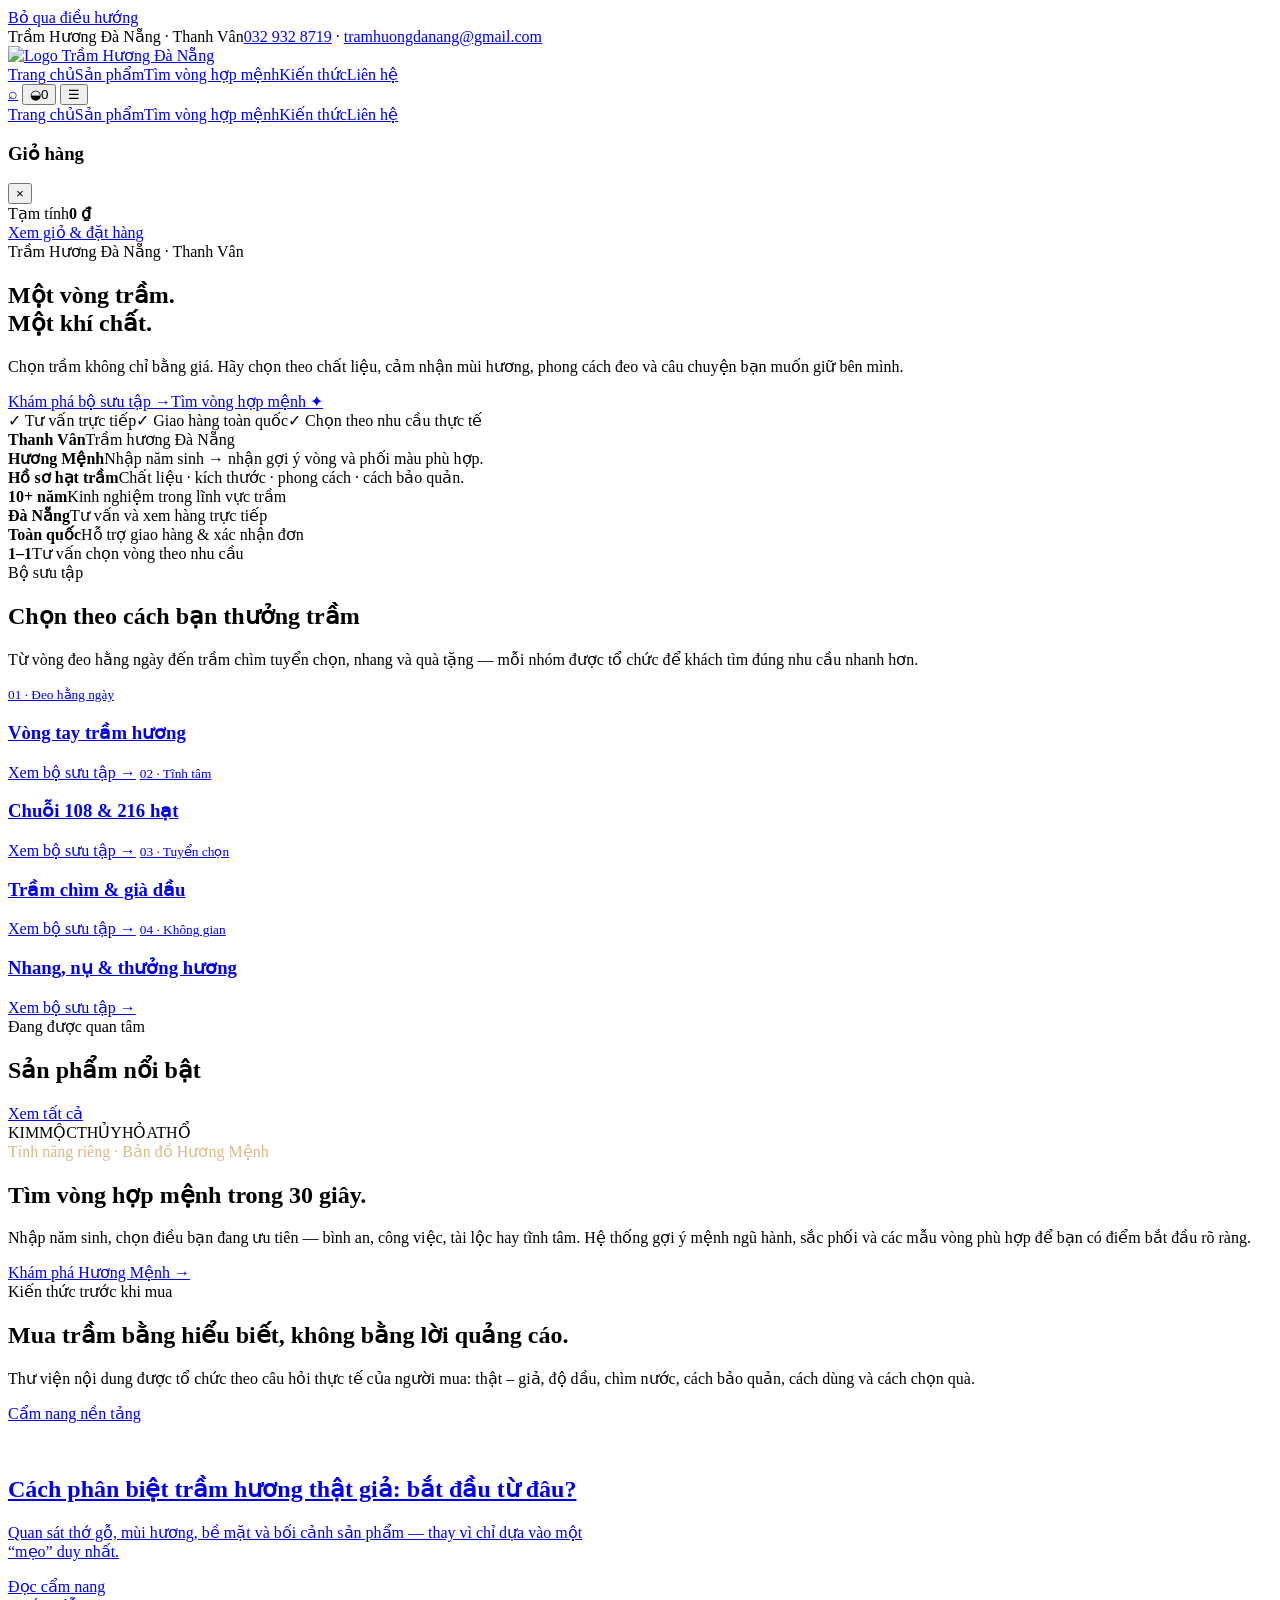
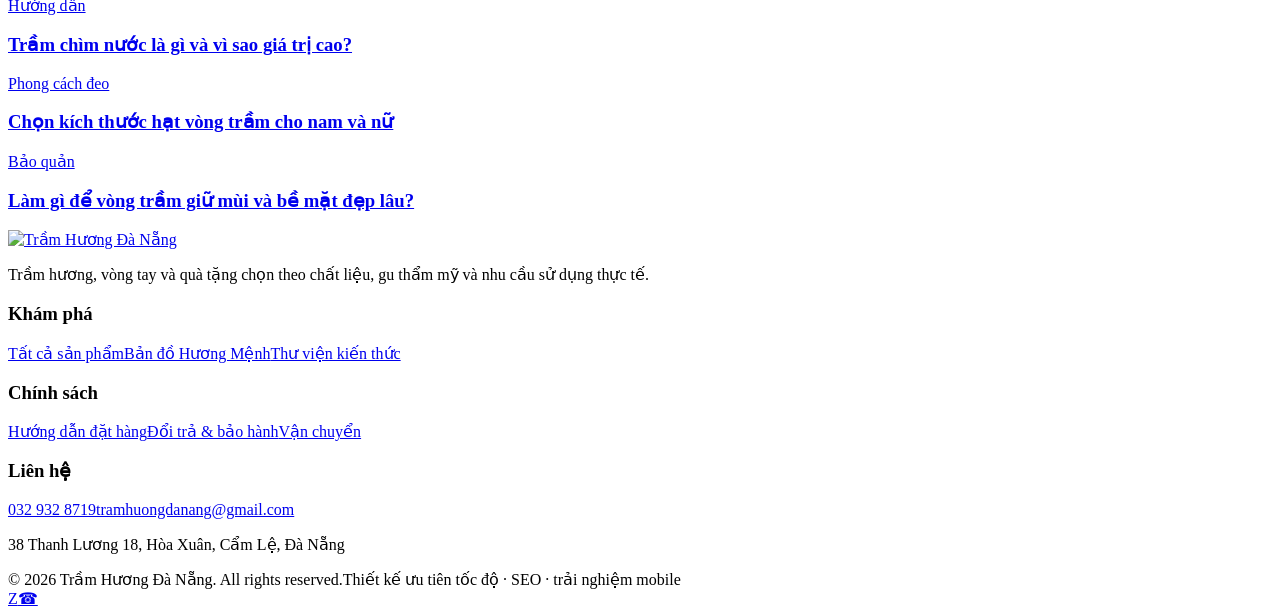
==== index.html @ a9204c73 "feat: build premium SEO homepage" ====
<!doctype html>
<html lang="vi">
<head>
<meta charset="utf-8"><meta name="viewport" content="width=device-width,initial-scale=1">
<title>Trầm Hương Đà Nẵng | Vòng Trầm, Trầm Chìm & Quà Tặng Thanh Vân</title>
<meta name="description" content="Trầm Hương Đà Nẵng Thanh Vân: vòng trầm, chuỗi 108–216 hạt, trầm chìm, nhang trầm và quà tặng. Có công cụ tìm vòng hợp mệnh theo năm sinh.">
<meta name="theme-color" content="#21170f">
<link rel="canonical" href="https://tramhuongdanang.vn/">
<meta property="og:type" content="website"><meta property="og:locale" content="vi_VN"><meta property="og:site_name" content="Trầm Hương Đà Nẵng">
<meta property="og:title" content="Trầm Hương Đà Nẵng | Vòng Trầm, Trầm Chìm & Quà Tặng Thanh Vân"><meta property="og:description" content="Trầm Hương Đà Nẵng Thanh Vân: vòng trầm, chuỗi 108–216 hạt, trầm chìm, nhang trầm và quà tặng. Có công cụ tìm vòng hợp mệnh theo năm sinh.">
<meta property="og:image" content="https://tramhuongdanang.vn/assets/img/logo.jpg">
<link rel="icon" href="assets/img/logo.jpg">
<link rel="stylesheet" href="assets/css/styles.css">

<script type="application/ld+json">
{"@context":"https://schema.org","@type":"LocalBusiness","name":"Trầm Hương Đà Nẵng - Thanh Vân","url":"https://tramhuongdanang.vn/","telephone":"+84329328719","email":"tramhuongdanang@gmail.com","address":{"@type":"PostalAddress","streetAddress":"38 Thanh Lương 18","addressLocality":"Cẩm Lệ","addressRegion":"Đà Nẵng","addressCountry":"VN"}}
</script>

</head>
<body>
<a class="skip-link" href="#main">Bỏ qua điều hướng</a>
<div class="topbar"><div class="container"><span>Trầm Hương Đà Nẵng · Thanh Vân</span><span class="topbar-secondary"><a href="tel:0329328719">032 932 8719</a> · <a href="mailto:tramhuongdanang@gmail.com">tramhuongdanang@gmail.com</a></span></div></div>
<header class="site-header">
  <div class="container nav">
    <a class="brand" href="index.html" aria-label="Trầm Hương Đà Nẵng - Trang chủ"><img src="assets/img/logo.jpg" alt="Logo Trầm Hương Đà Nẵng" width="178" height="60"></a>
    <nav class="nav-links" aria-label="Điều hướng chính"><a class="active " href="index.html">Trang chủ</a><a class=" " href="san-pham.html">Sản phẩm</a><a class=" fate-link" href="tim-vong-hop-menh.html">Tìm vòng hợp mệnh</a><a class=" " href="kien-thuc.html">Kiến thức</a><a class=" " href="lien-he.html">Liên hệ</a></nav>
    <div class="nav-actions">
      <a class="icon-btn hide-mobile" href="san-pham.html" aria-label="Tìm sản phẩm">⌕</a>
      <button class="icon-btn" data-open-cart type="button" aria-label="Mở giỏ hàng">◒<span class="cart-count">0</span></button>
      <button class="icon-btn menu-btn" type="button" aria-label="Mở menu">☰</button>
    </div>
  </div>
  <nav class="mobile-panel" aria-label="Điều hướng di động"><a href="index.html">Trang chủ</a><a href="san-pham.html">Sản phẩm</a><a href="tim-vong-hop-menh.html">Tìm vòng hợp mệnh</a><a href="kien-thuc.html">Kiến thức</a><a href="lien-he.html">Liên hệ</a></nav>
</header>
<div class="cart-backdrop"></div>
<aside class="mini-cart" aria-label="Giỏ hàng nhanh">
  <div class="mini-cart-head"><h3>Giỏ hàng</h3><button class="icon-btn" data-close-cart type="button" aria-label="Đóng giỏ hàng">×</button></div>
  <div class="mini-cart-items" data-mini-cart-items></div>
  <div class="summary-row total"><span>Tạm tính</span><strong data-mini-cart-total>0 ₫</strong></div>
  <a class="btn btn-primary" style="width:100%;margin-top:14px" href="gio-hang.html">Xem giỏ & đặt hàng</a>
</aside>
<main id="main">
<section class="hero">
 <div class="container hero-grid">
  <div class="hero-copy">
   <span class="eyebrow">Trầm Hương Đà Nẵng · Thanh Vân</span>
   <h1>Một vòng trầm.<br>Một khí chất.</h1>
   <p>Chọn trầm không chỉ bằng giá. Hãy chọn theo chất liệu, cảm nhận mùi hương, phong cách đeo và câu chuyện bạn muốn giữ bên mình.</p>
   <div class="hero-actions"><a class="btn btn-primary" href="san-pham.html">Khám phá bộ sưu tập →</a><a class="btn btn-ghost" href="tim-vong-hop-menh.html">Tìm vòng hợp mệnh ✦</a></div>
   <div class="hero-notes"><span>✓ Tư vấn trực tiếp</span><span>✓ Giao hàng toàn quốc</span><span>✓ Chọn theo nhu cầu thực tế</span></div>
  </div>
  <div class="hero-visual" aria-hidden="true">
    <div class="hero-orbit"></div><div class="hero-sigil"><strong>Thanh Vân</strong><span>Trầm hương Đà Nẵng</span></div>
    <div class="floating-card one"><strong>Hương Mệnh</strong><span>Nhập năm sinh → nhận gợi ý vòng và phối màu phù hợp.</span></div>
    <div class="floating-card two"><strong>Hồ sơ hạt trầm</strong><span>Chất liệu · kích thước · phong cách · cách bảo quản.</span></div>
  </div>
 </div>
</section>
<section class="trust-strip"><div class="container trust-grid">
 <div class="trust-item"><strong>10+ năm</strong><span>Kinh nghiệm trong lĩnh vực trầm</span></div>
 <div class="trust-item"><strong>Đà Nẵng</strong><span>Tư vấn và xem hàng trực tiếp</span></div>
 <div class="trust-item"><strong>Toàn quốc</strong><span>Hỗ trợ giao hàng & xác nhận đơn</span></div>
 <div class="trust-item"><strong>1–1</strong><span>Tư vấn chọn vòng theo nhu cầu</span></div>
</div></section>
<section class="section">
 <div class="container">
  <div class="section-head"><div><span class="eyebrow">Bộ sưu tập</span><h2>Chọn theo cách bạn thưởng trầm</h2></div><p>Từ vòng đeo hằng ngày đến trầm chìm tuyển chọn, nhang và quà tặng — mỗi nhóm được tổ chức để khách tìm đúng nhu cầu nhanh hơn.</p></div>
  <div class="category-grid">
   <a class="category-card" href="san-pham.html?cat=vong"><small>01 · Đeo hằng ngày</small><h3>Vòng tay trầm hương</h3><span>Xem bộ sưu tập →</span></a>
   <a class="category-card" href="san-pham.html?cat=chuoi"><small>02 · Tĩnh tâm</small><h3>Chuỗi 108 & 216 hạt</h3><span>Xem bộ sưu tập →</span></a>
   <a class="category-card" href="san-pham.html?cat=vip"><small>03 · Tuyển chọn</small><h3>Trầm chìm & già dầu</h3><span>Xem bộ sưu tập →</span></a>
   <a class="category-card" href="san-pham.html?cat=nhang"><small>04 · Không gian</small><h3>Nhang, nụ & thưởng hương</h3><span>Xem bộ sưu tập →</span></a>
  </div>
 </div>
</section>
<section class="section soft">
 <div class="container">
  <div class="section-head"><div><span class="eyebrow">Đang được quan tâm</span><h2>Sản phẩm nổi bật</h2></div><a class="btn btn-ghost" href="san-pham.html">Xem tất cả</a></div>
  <div class="product-grid" data-featured-products data-limit="8"></div>
 </div>
</section>
<section class="section">
 <div class="container fate-band">
   <div class="element-wheel" aria-hidden="true"><span class="orb kim">KIM</span><span class="orb moc">MỘC</span><span class="orb thuy">THỦY</span><span class="orb hoa">HỎA</span><span class="orb tho">THỔ</span></div>
   <div><span class="eyebrow" style="color:#d9b98a">Tính năng riêng · Bản đồ Hương Mệnh</span><h2>Tìm vòng hợp mệnh trong 30 giây.</h2><p>Nhập năm sinh, chọn điều bạn đang ưu tiên — bình an, công việc, tài lộc hay tĩnh tâm. Hệ thống gợi ý mệnh ngũ hành, sắc phối và các mẫu vòng phù hợp để bạn có điểm bắt đầu rõ ràng.</p><a class="btn btn-light" href="tim-vong-hop-menh.html">Khám phá Hương Mệnh →</a></div>
 </div>
</section>
<section class="section">
 <div class="container">
  <div class="section-head"><div><span class="eyebrow">Kiến thức trước khi mua</span><h2>Mua trầm bằng hiểu biết, không bằng lời quảng cáo.</h2></div><p>Thư viện nội dung được tổ chức theo câu hỏi thực tế của người mua: thật – giả, độ dầu, chìm nước, cách bảo quản, cách dùng và cách chọn quà.</p></div>
  <div class="editorial-grid">
   <a class="editorial-main" href="kien-thuc.html"><span class="eyebrow">Cẩm nang nền tảng</span><h2 style="max-width:700px;margin-top:52px">Cách phân biệt trầm hương thật giả: bắt đầu từ đâu?</h2><p style="max-width:620px">Quan sát thớ gỗ, mùi hương, bề mặt và bối cảnh sản phẩm — thay vì chỉ dựa vào một “mẹo” duy nhất.</p><span class="btn btn-primary">Đọc cẩm nang</span></a>
   <div class="editorial-side">
    <a class="story-card" href="kien-thuc.html"><time>Hướng dẫn</time><h3>Trầm chìm nước là gì và vì sao giá trị cao?</h3></a>
    <a class="story-card" href="kien-thuc.html"><time>Phong cách đeo</time><h3>Chọn kích thước hạt vòng trầm cho nam và nữ</h3></a>
    <a class="story-card" href="kien-thuc.html"><time>Bảo quản</time><h3>Làm gì để vòng trầm giữ mùi và bề mặt đẹp lâu?</h3></a>
   </div>
  </div>
 </div>
</section>
</main>
<footer class="footer">
 <div class="container">
  <div class="footer-grid">
   <div>
    <a class="brand" href="index.html"><img src="assets/img/logo.jpg" alt="Trầm Hương Đà Nẵng" width="178" height="60"></a>
    <p>Trầm hương, vòng tay và quà tặng chọn theo chất liệu, gu thẩm mỹ và nhu cầu sử dụng thực tế.</p>
   </div>
   <div><h3>Khám phá</h3><a href="san-pham.html">Tất cả sản phẩm</a><a href="tim-vong-hop-menh.html">Bản đồ Hương Mệnh</a><a href="kien-thuc.html">Thư viện kiến thức</a></div>
   <div><h3>Chính sách</h3><a href="lien-he.html#dat-hang">Hướng dẫn đặt hàng</a><a href="lien-he.html#doi-tra">Đổi trả & bảo hành</a><a href="lien-he.html#van-chuyen">Vận chuyển</a></div>
   <div><h3>Liên hệ</h3><a href="tel:0329328719">032 932 8719</a><a href="mailto:tramhuongdanang@gmail.com">tramhuongdanang@gmail.com</a><p>38 Thanh Lương 18, Hòa Xuân, Cẩm Lệ, Đà Nẵng</p></div>
  </div>
  <div class="footer-bottom"><span>© 2026 Trầm Hương Đà Nẵng. All rights reserved.</span><span>Thiết kế ưu tiên tốc độ · SEO · trải nghiệm mobile</span></div>
 </div>
</footer>
<div class="floating-contact"><a class="zalo-float" href="https://zalo.me/0329328719" target="_blank" rel="noopener" aria-label="Chat Zalo">Z</a><a class="phone-float" href="tel:0329328719" aria-label="Gọi điện">☎</a></div>
<div class="toast" role="status" aria-live="polite"></div>
<script src="assets/js/products.js"></script><script src="assets/js/app.js"></script>
</body></html>
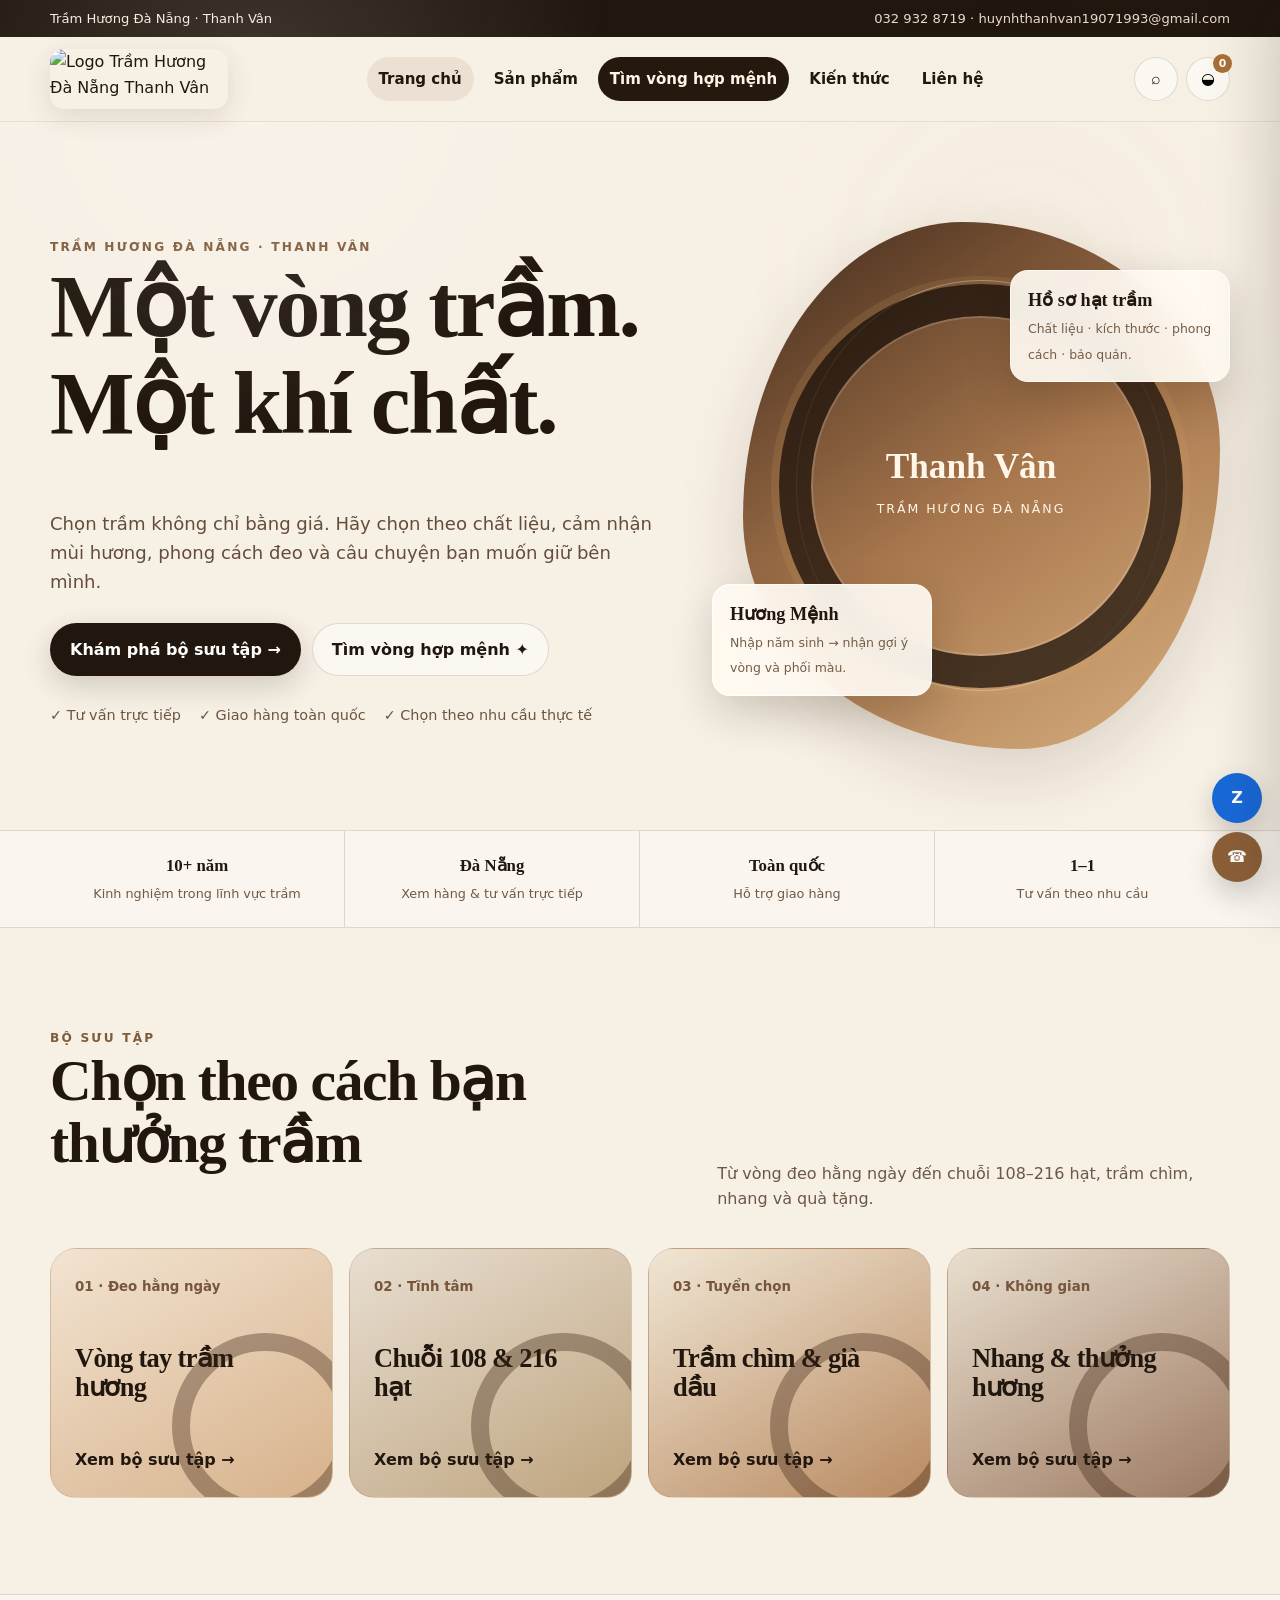
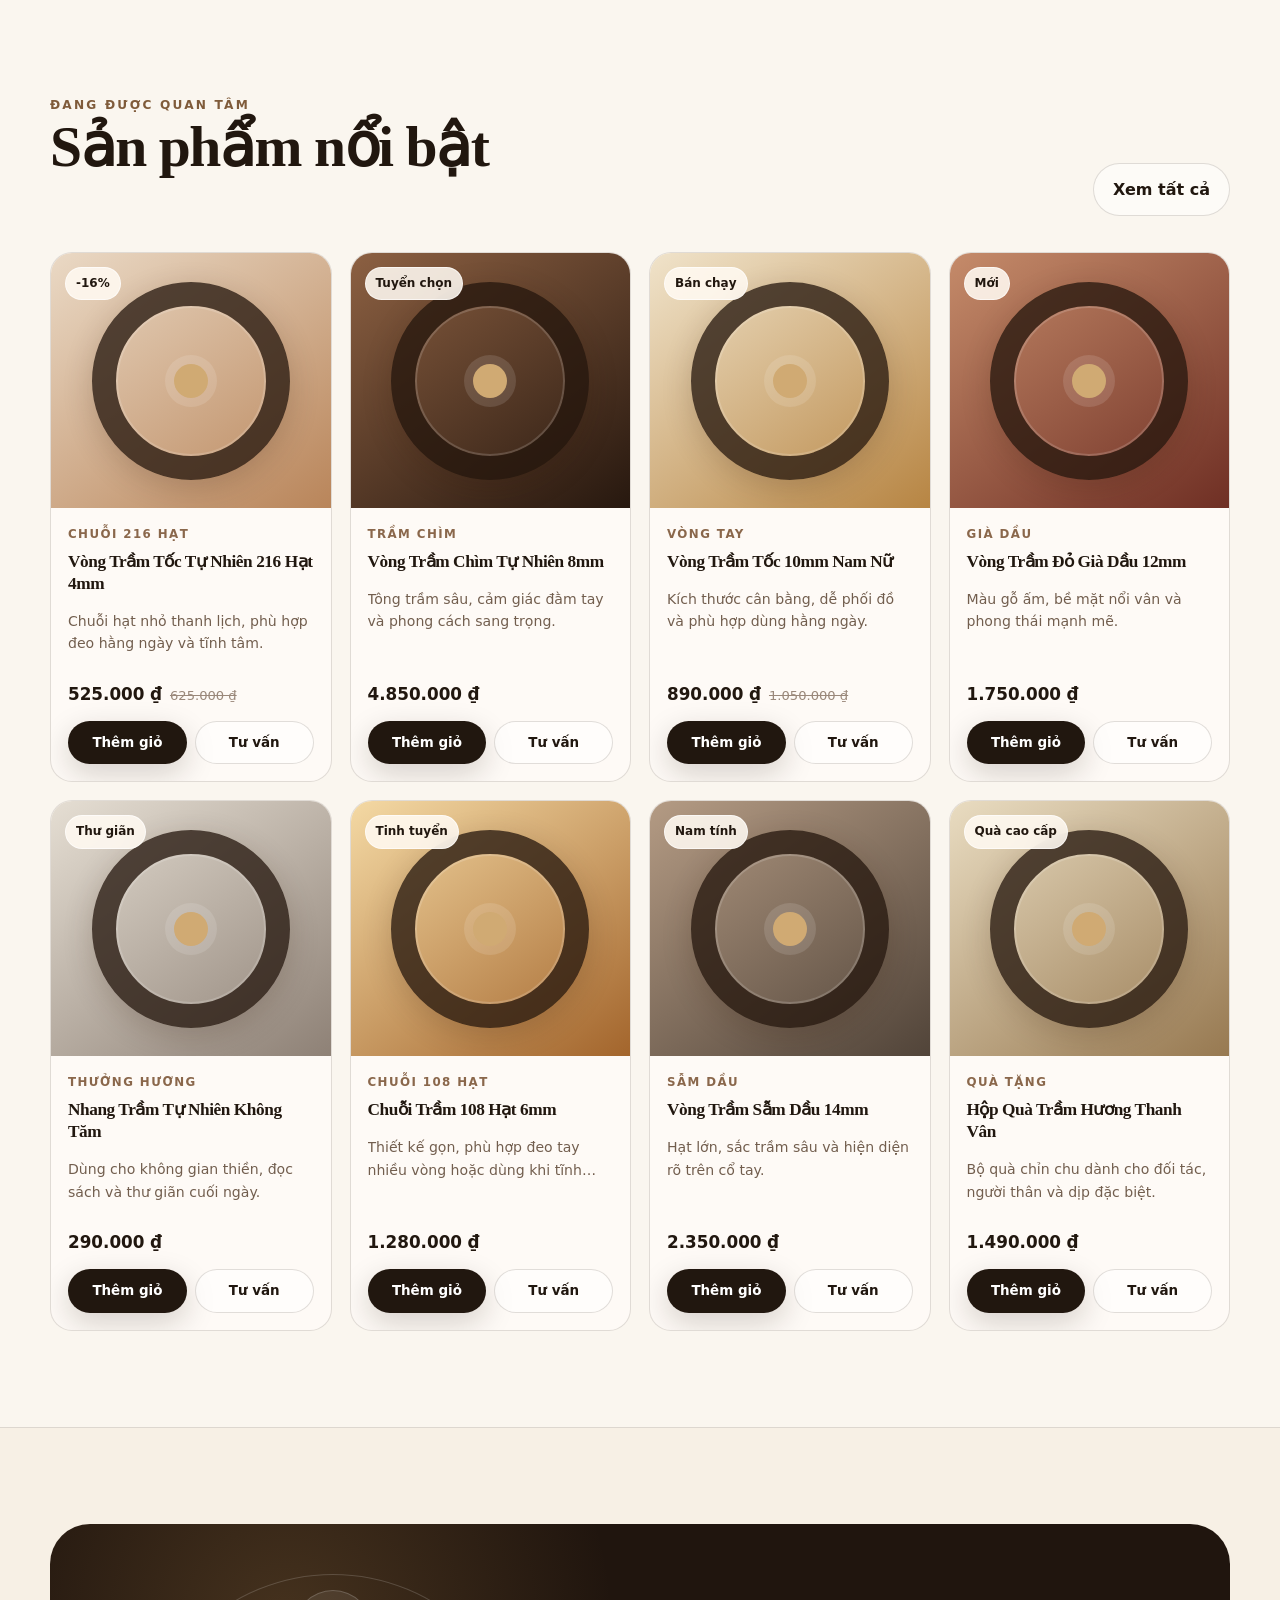
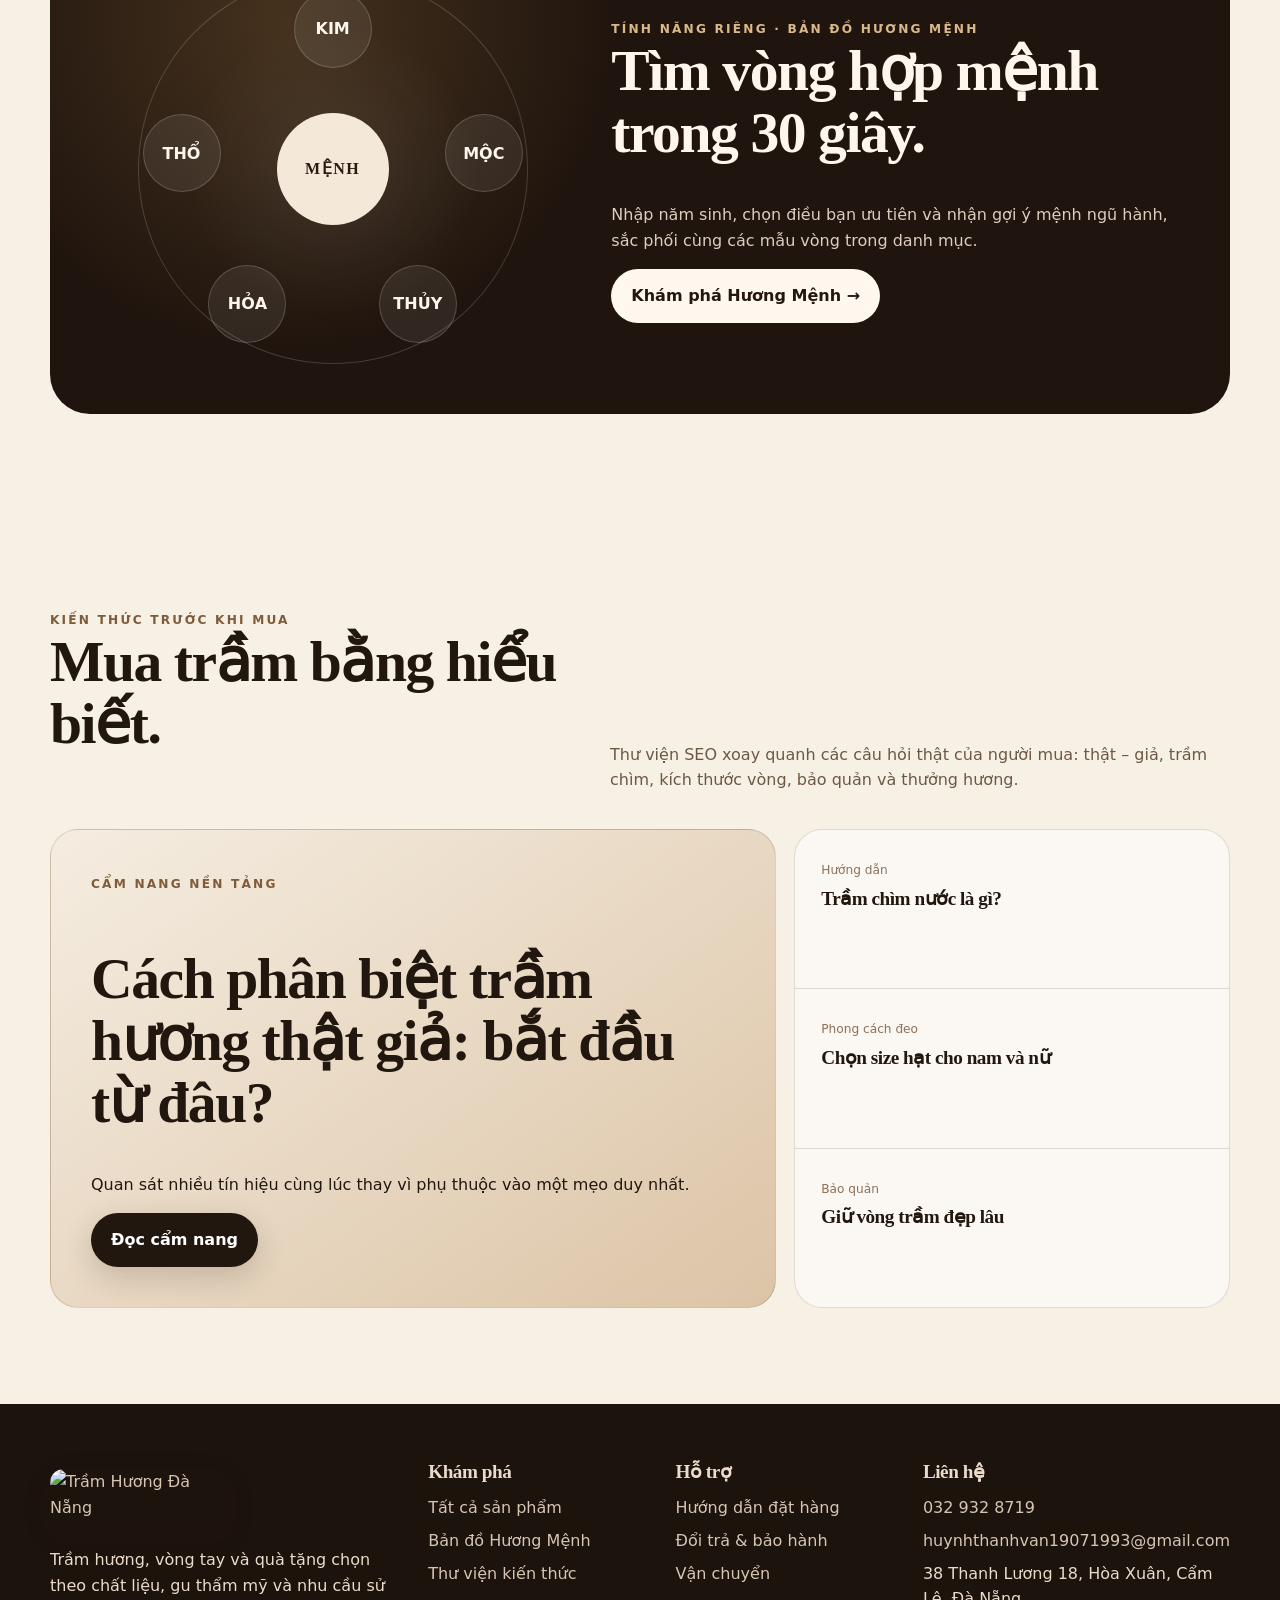
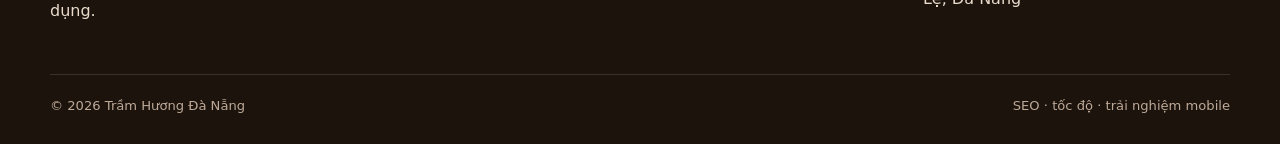
==== commit 4e2d69f7: "fix: align contact data with current Thanh Van site" ====
--- a/index.html
+++ b/index.html
@@ -1,119 +1 @@
-<!doctype html>
-<html lang="vi">
-<head>
-<meta charset="utf-8"><meta name="viewport" content="width=device-width,initial-scale=1">
-<title>Trầm Hương Đà Nẵng | Vòng Trầm, Trầm Chìm & Quà Tặng Thanh Vân</title>
-<meta name="description" content="Trầm Hương Đà Nẵng Thanh Vân: vòng trầm, chuỗi 108–216 hạt, trầm chìm, nhang trầm và quà tặng. Có công cụ tìm vòng hợp mệnh theo năm sinh.">
-<meta name="theme-color" content="#21170f">
-<link rel="canonical" href="https://tramhuongdanang.vn/">
-<meta property="og:type" content="website"><meta property="og:locale" content="vi_VN"><meta property="og:site_name" content="Trầm Hương Đà Nẵng">
-<meta property="og:title" content="Trầm Hương Đà Nẵng | Vòng Trầm, Trầm Chìm & Quà Tặng Thanh Vân"><meta property="og:description" content="Trầm Hương Đà Nẵng Thanh Vân: vòng trầm, chuỗi 108–216 hạt, trầm chìm, nhang trầm và quà tặng. Có công cụ tìm vòng hợp mệnh theo năm sinh.">
-<meta property="og:image" content="https://tramhuongdanang.vn/assets/img/logo.jpg">
-<link rel="icon" href="assets/img/logo.jpg">
-<link rel="stylesheet" href="assets/css/styles.css">
-
-<script type="application/ld+json">
-{"@context":"https://schema.org","@type":"LocalBusiness","name":"Trầm Hương Đà Nẵng - Thanh Vân","url":"https://tramhuongdanang.vn/","telephone":"+84329328719","email":"tramhuongdanang@gmail.com","address":{"@type":"PostalAddress","streetAddress":"38 Thanh Lương 18","addressLocality":"Cẩm Lệ","addressRegion":"Đà Nẵng","addressCountry":"VN"}}
-</script>
-
-</head>
-<body>
-<a class="skip-link" href="#main">Bỏ qua điều hướng</a>
-<div class="topbar"><div class="container"><span>Trầm Hương Đà Nẵng · Thanh Vân</span><span class="topbar-secondary"><a href="tel:0329328719">032 932 8719</a> · <a href="mailto:tramhuongdanang@gmail.com">tramhuongdanang@gmail.com</a></span></div></div>
-<header class="site-header">
-  <div class="container nav">
-    <a class="brand" href="index.html" aria-label="Trầm Hương Đà Nẵng - Trang chủ"><img src="assets/img/logo.jpg" alt="Logo Trầm Hương Đà Nẵng" width="178" height="60"></a>
-    <nav class="nav-links" aria-label="Điều hướng chính"><a class="active " href="index.html">Trang chủ</a><a class=" " href="san-pham.html">Sản phẩm</a><a class=" fate-link" href="tim-vong-hop-menh.html">Tìm vòng hợp mệnh</a><a class=" " href="kien-thuc.html">Kiến thức</a><a class=" " href="lien-he.html">Liên hệ</a></nav>
-    <div class="nav-actions">
-      <a class="icon-btn hide-mobile" href="san-pham.html" aria-label="Tìm sản phẩm">⌕</a>
-      <button class="icon-btn" data-open-cart type="button" aria-label="Mở giỏ hàng">◒<span class="cart-count">0</span></button>
-      <button class="icon-btn menu-btn" type="button" aria-label="Mở menu">☰</button>
-    </div>
-  </div>
-  <nav class="mobile-panel" aria-label="Điều hướng di động"><a href="index.html">Trang chủ</a><a href="san-pham.html">Sản phẩm</a><a href="tim-vong-hop-menh.html">Tìm vòng hợp mệnh</a><a href="kien-thuc.html">Kiến thức</a><a href="lien-he.html">Liên hệ</a></nav>
-</header>
-<div class="cart-backdrop"></div>
-<aside class="mini-cart" aria-label="Giỏ hàng nhanh">
-  <div class="mini-cart-head"><h3>Giỏ hàng</h3><button class="icon-btn" data-close-cart type="button" aria-label="Đóng giỏ hàng">×</button></div>
-  <div class="mini-cart-items" data-mini-cart-items></div>
-  <div class="summary-row total"><span>Tạm tính</span><strong data-mini-cart-total>0 ₫</strong></div>
-  <a class="btn btn-primary" style="width:100%;margin-top:14px" href="gio-hang.html">Xem giỏ & đặt hàng</a>
-</aside>
-<main id="main">
-<section class="hero">
- <div class="container hero-grid">
-  <div class="hero-copy">
-   <span class="eyebrow">Trầm Hương Đà Nẵng · Thanh Vân</span>
-   <h1>Một vòng trầm.<br>Một khí chất.</h1>
-   <p>Chọn trầm không chỉ bằng giá. Hãy chọn theo chất liệu, cảm nhận mùi hương, phong cách đeo và câu chuyện bạn muốn giữ bên mình.</p>
-   <div class="hero-actions"><a class="btn btn-primary" href="san-pham.html">Khám phá bộ sưu tập →</a><a class="btn btn-ghost" href="tim-vong-hop-menh.html">Tìm vòng hợp mệnh ✦</a></div>
-   <div class="hero-notes"><span>✓ Tư vấn trực tiếp</span><span>✓ Giao hàng toàn quốc</span><span>✓ Chọn theo nhu cầu thực tế</span></div>
-  </div>
-  <div class="hero-visual" aria-hidden="true">
-    <div class="hero-orbit"></div><div class="hero-sigil"><strong>Thanh Vân</strong><span>Trầm hương Đà Nẵng</span></div>
-    <div class="floating-card one"><strong>Hương Mệnh</strong><span>Nhập năm sinh → nhận gợi ý vòng và phối màu phù hợp.</span></div>
-    <div class="floating-card two"><strong>Hồ sơ hạt trầm</strong><span>Chất liệu · kích thước · phong cách · cách bảo quản.</span></div>
-  </div>
- </div>
-</section>
-<section class="trust-strip"><div class="container trust-grid">
- <div class="trust-item"><strong>10+ năm</strong><span>Kinh nghiệm trong lĩnh vực trầm</span></div>
- <div class="trust-item"><strong>Đà Nẵng</strong><span>Tư vấn và xem hàng trực tiếp</span></div>
- <div class="trust-item"><strong>Toàn quốc</strong><span>Hỗ trợ giao hàng & xác nhận đơn</span></div>
- <div class="trust-item"><strong>1–1</strong><span>Tư vấn chọn vòng theo nhu cầu</span></div>
-</div></section>
-<section class="section">
- <div class="container">
-  <div class="section-head"><div><span class="eyebrow">Bộ sưu tập</span><h2>Chọn theo cách bạn thưởng trầm</h2></div><p>Từ vòng đeo hằng ngày đến trầm chìm tuyển chọn, nhang và quà tặng — mỗi nhóm được tổ chức để khách tìm đúng nhu cầu nhanh hơn.</p></div>
-  <div class="category-grid">
-   <a class="category-card" href="san-pham.html?cat=vong"><small>01 · Đeo hằng ngày</small><h3>Vòng tay trầm hương</h3><span>Xem bộ sưu tập →</span></a>
-   <a class="category-card" href="san-pham.html?cat=chuoi"><small>02 · Tĩnh tâm</small><h3>Chuỗi 108 & 216 hạt</h3><span>Xem bộ sưu tập →</span></a>
-   <a class="category-card" href="san-pham.html?cat=vip"><small>03 · Tuyển chọn</small><h3>Trầm chìm & già dầu</h3><span>Xem bộ sưu tập →</span></a>
-   <a class="category-card" href="san-pham.html?cat=nhang"><small>04 · Không gian</small><h3>Nhang, nụ & thưởng hương</h3><span>Xem bộ sưu tập →</span></a>
-  </div>
- </div>
-</section>
-<section class="section soft">
- <div class="container">
-  <div class="section-head"><div><span class="eyebrow">Đang được quan tâm</span><h2>Sản phẩm nổi bật</h2></div><a class="btn btn-ghost" href="san-pham.html">Xem tất cả</a></div>
-  <div class="product-grid" data-featured-products data-limit="8"></div>
- </div>
-</section>
-<section class="section">
- <div class="container fate-band">
-   <div class="element-wheel" aria-hidden="true"><span class="orb kim">KIM</span><span class="orb moc">MỘC</span><span class="orb thuy">THỦY</span><span class="orb hoa">HỎA</span><span class="orb tho">THỔ</span></div>
-   <div><span class="eyebrow" style="color:#d9b98a">Tính năng riêng · Bản đồ Hương Mệnh</span><h2>Tìm vòng hợp mệnh trong 30 giây.</h2><p>Nhập năm sinh, chọn điều bạn đang ưu tiên — bình an, công việc, tài lộc hay tĩnh tâm. Hệ thống gợi ý mệnh ngũ hành, sắc phối và các mẫu vòng phù hợp để bạn có điểm bắt đầu rõ ràng.</p><a class="btn btn-light" href="tim-vong-hop-menh.html">Khám phá Hương Mệnh →</a></div>
- </div>
-</section>
-<section class="section">
- <div class="container">
-  <div class="section-head"><div><span class="eyebrow">Kiến thức trước khi mua</span><h2>Mua trầm bằng hiểu biết, không bằng lời quảng cáo.</h2></div><p>Thư viện nội dung được tổ chức theo câu hỏi thực tế của người mua: thật – giả, độ dầu, chìm nước, cách bảo quản, cách dùng và cách chọn quà.</p></div>
-  <div class="editorial-grid">
-   <a class="editorial-main" href="kien-thuc.html"><span class="eyebrow">Cẩm nang nền tảng</span><h2 style="max-width:700px;margin-top:52px">Cách phân biệt trầm hương thật giả: bắt đầu từ đâu?</h2><p style="max-width:620px">Quan sát thớ gỗ, mùi hương, bề mặt và bối cảnh sản phẩm — thay vì chỉ dựa vào một “mẹo” duy nhất.</p><span class="btn btn-primary">Đọc cẩm nang</span></a>
-   <div class="editorial-side">
-    <a class="story-card" href="kien-thuc.html"><time>Hướng dẫn</time><h3>Trầm chìm nước là gì và vì sao giá trị cao?</h3></a>
-    <a class="story-card" href="kien-thuc.html"><time>Phong cách đeo</time><h3>Chọn kích thước hạt vòng trầm cho nam và nữ</h3></a>
-    <a class="story-card" href="kien-thuc.html"><time>Bảo quản</time><h3>Làm gì để vòng trầm giữ mùi và bề mặt đẹp lâu?</h3></a>
-   </div>
-  </div>
- </div>
-</section>
-</main>
-<footer class="footer">
- <div class="container">
-  <div class="footer-grid">
-   <div>
-    <a class="brand" href="index.html"><img src="assets/img/logo.jpg" alt="Trầm Hương Đà Nẵng" width="178" height="60"></a>
-    <p>Trầm hương, vòng tay và quà tặng chọn theo chất liệu, gu thẩm mỹ và nhu cầu sử dụng thực tế.</p>
-   </div>
-   <div><h3>Khám phá</h3><a href="san-pham.html">Tất cả sản phẩm</a><a href="tim-vong-hop-menh.html">Bản đồ Hương Mệnh</a><a href="kien-thuc.html">Thư viện kiến thức</a></div>
-   <div><h3>Chính sách</h3><a href="lien-he.html#dat-hang">Hướng dẫn đặt hàng</a><a href="lien-he.html#doi-tra">Đổi trả & bảo hành</a><a href="lien-he.html#van-chuyen">Vận chuyển</a></div>
-   <div><h3>Liên hệ</h3><a href="tel:0329328719">032 932 8719</a><a href="mailto:tramhuongdanang@gmail.com">tramhuongdanang@gmail.com</a><p>38 Thanh Lương 18, Hòa Xuân, Cẩm Lệ, Đà Nẵng</p></div>
-  </div>
-  <div class="footer-bottom"><span>© 2026 Trầm Hương Đà Nẵng. All rights reserved.</span><span>Thiết kế ưu tiên tốc độ · SEO · trải nghiệm mobile</span></div>
- </div>
-</footer>
-<div class="floating-contact"><a class="zalo-float" href="https://zalo.me/0329328719" target="_blank" rel="noopener" aria-label="Chat Zalo">Z</a><a class="phone-float" href="tel:0329328719" aria-label="Gọi điện">☎</a></div>
-<div class="toast" role="status" aria-live="polite"></div>
-<script src="assets/js/products.js"></script><script src="assets/js/app.js"></script>
-</body></html>+<!doctype html><html lang="vi"><head><meta charset="utf-8"><meta name="viewport" content="width=device-width,initial-scale=1"><title>Trầm Hương Đà Nẵng | Thanh Vân – Vòng Trầm, Trầm Chìm & Quà Tặng</title><meta name="description" content="Trầm Hương Đà Nẵng Thanh Vân: vòng trầm, chuỗi 108–216 hạt, trầm chìm VIP, nhang trầm và quà tặng. Có công cụ tìm vòng hợp mệnh theo năm sinh."><meta name="theme-color" content="#21170f"><link rel="canonical" href="https://tramhuongdanang.vn/"><meta property="og:type" content="website"><meta property="og:locale" content="vi_VN"><meta property="og:site_name" content="Trầm Hương Đà Nẵng"><meta property="og:title" content="Trầm Hương Đà Nẵng | Thanh Vân"><meta property="og:description" content="Chọn trầm theo chất liệu, phong cách và nhu cầu. Khám phá Bản đồ Hương Mệnh."><meta property="og:image" content="https://tramhuongdanang.vn/assets/img/logo.jpg"><link rel="icon" href="assets/img/logo.jpg"><link rel="stylesheet" href="assets/css/styles.css"><script type="application/ld+json">{"@context":"https://schema.org","@type":"LocalBusiness","name":"Trầm Hương Đà Nẵng - Thanh Vân","url":"https://tramhuongdanang.vn/","telephone":"+84329328719","email":"huynhthanhvan19071993@gmail.com","address":{"@type":"PostalAddress","streetAddress":"38 Thanh Lương 18","addressLocality":"Hòa Xuân, Cẩm Lệ","addressRegion":"Đà Nẵng","addressCountry":"VN"}}</script></head><body><a class="skip-link" href="#main">Bỏ qua điều hướng</a><div class="topbar"><div class="container"><span>Trầm Hương Đà Nẵng · Thanh Vân</span><span class="topbar-secondary"><a href="tel:0329328719">032 932 8719</a> · <a href="mailto:huynhthanhvan19071993@gmail.com">huynhthanhvan19071993@gmail.com</a></span></div></div><header class="site-header"><div class="container nav"><a class="brand" href="index.html" aria-label="Trang chủ"><img src="assets/img/logo.jpg" alt="Logo Trầm Hương Đà Nẵng Thanh Vân"></a><nav class="nav-links"><a class="active" href="index.html">Trang chủ</a><a href="san-pham.html">Sản phẩm</a><a class="fate-link" href="tim-vong-hop-menh.html">Tìm vòng hợp mệnh</a><a href="kien-thuc.html">Kiến thức</a><a href="lien-he.html">Liên hệ</a></nav><div class="nav-actions"><a class="icon-btn hide-mobile" href="san-pham.html">⌕</a><button class="icon-btn" data-open-cart>◒<span class="cart-count">0</span></button><button class="icon-btn menu-btn">☰</button></div></div><nav class="mobile-panel"><a href="index.html">Trang chủ</a><a href="san-pham.html">Sản phẩm</a><a href="tim-vong-hop-menh.html">Tìm vòng hợp mệnh</a><a href="kien-thuc.html">Kiến thức</a><a href="lien-he.html">Liên hệ</a></nav></header><div class="cart-backdrop"></div><aside class="mini-cart"><div class="mini-cart-head"><h3>Giỏ hàng</h3><button class="icon-btn" data-close-cart>×</button></div><div class="mini-cart-items" data-mini-cart-items></div><div class="summary-row total"><span>Tạm tính</span><strong data-mini-cart-total>0 ₫</strong></div><a class="btn btn-primary" style="width:100%;margin-top:14px" href="gio-hang.html">Xem giỏ & đặt hàng</a></aside><main id="main"><section class="hero"><div class="container hero-grid"><div class="hero-copy"><span class="eyebrow">Trầm Hương Đà Nẵng · Thanh Vân</span><h1>Một vòng trầm.<br>Một khí chất.</h1><p>Chọn trầm không chỉ bằng giá. Hãy chọn theo chất liệu, cảm nhận mùi hương, phong cách đeo và câu chuyện bạn muốn giữ bên mình.</p><div class="hero-actions"><a class="btn btn-primary" href="san-pham.html">Khám phá bộ sưu tập →</a><a class="btn btn-ghost" href="tim-vong-hop-menh.html">Tìm vòng hợp mệnh ✦</a></div><div class="hero-notes"><span>✓ Tư vấn trực tiếp</span><span>✓ Giao hàng toàn quốc</span><span>✓ Chọn theo nhu cầu thực tế</span></div></div><div class="hero-visual" aria-hidden="true"><div class="hero-orbit"></div><div class="hero-sigil"><strong>Thanh Vân</strong><span>Trầm hương Đà Nẵng</span></div><div class="floating-card one"><strong>Hương Mệnh</strong><span>Nhập năm sinh → nhận gợi ý vòng và phối màu.</span></div><div class="floating-card two"><strong>Hồ sơ hạt trầm</strong><span>Chất liệu · kích thước · phong cách · bảo quản.</span></div></div></div></section><section class="trust-strip"><div class="container trust-grid"><div class="trust-item"><strong>10+ năm</strong><span>Kinh nghiệm trong lĩnh vực trầm</span></div><div class="trust-item"><strong>Đà Nẵng</strong><span>Xem hàng & tư vấn trực tiếp</span></div><div class="trust-item"><strong>Toàn quốc</strong><span>Hỗ trợ giao hàng</span></div><div class="trust-item"><strong>1–1</strong><span>Tư vấn theo nhu cầu</span></div></div></section><section class="section"><div class="container"><div class="section-head"><div><span class="eyebrow">Bộ sưu tập</span><h2>Chọn theo cách bạn thưởng trầm</h2></div><p>Từ vòng đeo hằng ngày đến chuỗi 108–216 hạt, trầm chìm, nhang và quà tặng.</p></div><div class="category-grid"><a class="category-card" href="san-pham.html?cat=vong"><small>01 · Đeo hằng ngày</small><h3>Vòng tay trầm hương</h3><span>Xem bộ sưu tập →</span></a><a class="category-card" href="san-pham.html?cat=chuoi"><small>02 · Tĩnh tâm</small><h3>Chuỗi 108 & 216 hạt</h3><span>Xem bộ sưu tập →</span></a><a class="category-card" href="san-pham.html?cat=vip"><small>03 · Tuyển chọn</small><h3>Trầm chìm & già dầu</h3><span>Xem bộ sưu tập →</span></a><a class="category-card" href="san-pham.html?cat=nhang"><small>04 · Không gian</small><h3>Nhang & thưởng hương</h3><span>Xem bộ sưu tập →</span></a></div></div></section><section class="section soft"><div class="container"><div class="section-head"><div><span class="eyebrow">Đang được quan tâm</span><h2>Sản phẩm nổi bật</h2></div><a class="btn btn-ghost" href="san-pham.html">Xem tất cả</a></div><div class="product-grid" data-featured-products data-limit="8"></div></div></section><section class="section"><div class="container fate-band"><div class="element-wheel" aria-hidden="true"><span class="orb kim">KIM</span><span class="orb moc">MỘC</span><span class="orb thuy">THỦY</span><span class="orb hoa">HỎA</span><span class="orb tho">THỔ</span></div><div><span class="eyebrow" style="color:#d9b98a">Tính năng riêng · Bản đồ Hương Mệnh</span><h2>Tìm vòng hợp mệnh trong 30 giây.</h2><p>Nhập năm sinh, chọn điều bạn ưu tiên và nhận gợi ý mệnh ngũ hành, sắc phối cùng các mẫu vòng trong danh mục.</p><a class="btn btn-light" href="tim-vong-hop-menh.html">Khám phá Hương Mệnh →</a></div></div></section><section class="section"><div class="container"><div class="section-head"><div><span class="eyebrow">Kiến thức trước khi mua</span><h2>Mua trầm bằng hiểu biết.</h2></div><p>Thư viện SEO xoay quanh các câu hỏi thật của người mua: thật – giả, trầm chìm, kích thước vòng, bảo quản và thưởng hương.</p></div><div class="editorial-grid"><a class="editorial-main" href="kien-thuc.html"><span class="eyebrow">Cẩm nang nền tảng</span><h2 style="max-width:700px;margin-top:52px">Cách phân biệt trầm hương thật giả: bắt đầu từ đâu?</h2><p style="max-width:620px">Quan sát nhiều tín hiệu cùng lúc thay vì phụ thuộc vào một mẹo duy nhất.</p><span class="btn btn-primary">Đọc cẩm nang</span></a><div class="editorial-side"><a class="story-card" href="kien-thuc.html"><time>Hướng dẫn</time><h3>Trầm chìm nước là gì?</h3></a><a class="story-card" href="kien-thuc.html"><time>Phong cách đeo</time><h3>Chọn size hạt cho nam và nữ</h3></a><a class="story-card" href="kien-thuc.html"><time>Bảo quản</time><h3>Giữ vòng trầm đẹp lâu</h3></a></div></div></div></section></main><footer class="footer"><div class="container"><div class="footer-grid"><div><a class="brand" href="index.html"><img src="assets/img/logo.jpg" alt="Trầm Hương Đà Nẵng"></a><p>Trầm hương, vòng tay và quà tặng chọn theo chất liệu, gu thẩm mỹ và nhu cầu sử dụng.</p></div><div><h3>Khám phá</h3><a href="san-pham.html">Tất cả sản phẩm</a><a href="tim-vong-hop-menh.html">Bản đồ Hương Mệnh</a><a href="kien-thuc.html">Thư viện kiến thức</a></div><div><h3>Hỗ trợ</h3><a href="lien-he.html#dat-hang">Hướng dẫn đặt hàng</a><a href="lien-he.html#doi-tra">Đổi trả & bảo hành</a><a href="lien-he.html#van-chuyen">Vận chuyển</a></div><div><h3>Liên hệ</h3><a href="tel:0329328719">032 932 8719</a><a href="mailto:huynhthanhvan19071993@gmail.com">huynhthanhvan19071993@gmail.com</a><p>38 Thanh Lương 18, Hòa Xuân, Cẩm Lệ, Đà Nẵng</p></div></div><div class="footer-bottom"><span>© 2026 Trầm Hương Đà Nẵng</span><span>SEO · tốc độ · trải nghiệm mobile</span></div></div></footer><div class="floating-contact"><a class="zalo-float" href="https://zalo.me/0329328719" target="_blank" rel="noopener">Z</a><a class="phone-float" href="tel:0329328719">☎</a></div><div class="toast" role="status" aria-live="polite"></div><script src="assets/js/products.js"></script><script src="assets/js/app.js"></script></body></html>
--- a/assets/css/styles.css
+++ b/assets/css/styles.css
@@ -0,0 +1,10 @@
+:root{
+  --ink:#21170f; --ink-2:#473224; --paper:#f7f0e5; --paper-2:#efe2d1;
+  --brand:#9b7048; --brand-2:#c89a62; --gold:#d0ad76; --line:rgba(43,29,18,.14);
+  --white:#fffdfa; --green:#2f5b4a; --shadow:0 24px 70px rgba(54,31,16,.14);
+  --radius:24px; --max:1180px;
+}
+*{box-sizing:border-box}html{scroll-behavior:smooth}body{margin:0;font-family:Inter,ui-sans-serif,system-ui,-apple-system,BlinkMacSystemFont,"Segoe UI",sans-serif;color:var(--ink);background:var(--paper);line-height:1.6}body::before{content:"";position:fixed;inset:0;pointer-events:none;opacity:.25;background-image:radial-gradient(circle at 20% 10%,rgba(255,255,255,.55),transparent 28%),radial-gradient(circle at 80% 30%,rgba(192,143,89,.12),transparent 25%)}a{color:inherit;text-decoration:none}img{max-width:100%;display:block}button,input,select,textarea{font:inherit}button{cursor:pointer}.skip-link{position:absolute;left:-9999px;top:12px;background:#fff;padding:10px 14px;z-index:999}.skip-link:focus{left:12px}.container{width:min(var(--max),calc(100% - 36px));margin-inline:auto}.eyebrow{text-transform:uppercase;letter-spacing:.18em;font-size:.76rem;font-weight:750;color:#7f5b3a}.kicker{font-size:.95rem;color:#6f5641}h1,h2,h3{font-family:Georgia,"Times New Roman",serif;line-height:1.08;margin:0 0 .65em;letter-spacing:-.025em}h1{font-size:clamp(2.8rem,7vw,6.4rem)}h2{font-size:clamp(2rem,4.5vw,4rem)}h3{font-size:clamp(1.2rem,2.1vw,1.65rem)}p{margin:.4em 0 1em}.section{padding:96px 0}.section.soft{background:rgba(255,255,255,.38);border-block:1px solid var(--line)}.section.dark{background:#1f160f;color:#fff8ee}.section-head{display:flex;align-items:end;justify-content:space-between;gap:24px;margin-bottom:36px}.section-head p{max-width:620px;color:#6d5847;margin:0}.dark .section-head p{color:#d8c6b4}.btn{display:inline-flex;align-items:center;justify-content:center;gap:9px;border-radius:999px;padding:13px 19px;font-weight:760;border:1px solid transparent;transition:.22s ease}.btn:hover{transform:translateY(-2px)}.btn-primary{background:var(--ink);color:white;box-shadow:0 10px 30px rgba(35,22,13,.18)}.btn-gold{background:linear-gradient(135deg,#d8b47f,#a9723d);color:#23170d}.btn-ghost{border-color:var(--line);background:rgba(255,255,255,.5)}.btn-light{background:#fff8ef;color:#24170f}.pill{display:inline-flex;align-items:center;gap:8px;padding:7px 11px;border:1px solid var(--line);border-radius:999px;font-size:.82rem;background:rgba(255,255,255,.48)}.topbar{background:#21170f;color:#f8ecdc;font-size:.82rem}.topbar .container{display:flex;justify-content:space-between;gap:18px;padding:8px 0}.topbar a{opacity:.92}.site-header{position:sticky;top:0;z-index:70;background:rgba(247,240,229,.89);backdrop-filter:blur(18px);border-bottom:1px solid rgba(66,44,28,.09)}.nav{height:84px;display:flex;align-items:center;justify-content:space-between;gap:24px}.brand img{width:178px;height:60px;object-fit:cover;object-position:center;border-radius:14px;box-shadow:0 8px 28px rgba(61,35,16,.12)}.nav-links{display:flex;align-items:center;gap:8px}.nav-links a{padding:10px 12px;border-radius:999px;font-weight:680;font-size:.94rem}.nav-links a:hover,.nav-links a.active{background:rgba(155,112,72,.12)}.nav-links .fate-link{background:#25180f;color:#fff3e3}.nav-actions{display:flex;align-items:center;gap:8px}.icon-btn{width:44px;height:44px;border-radius:50%;border:1px solid var(--line);background:rgba(255,255,255,.5);display:grid;place-items:center;position:relative}.cart-count{position:absolute;right:-3px;top:-4px;min-width:19px;height:19px;padding:0 5px;border-radius:99px;background:#a86f36;color:#fff;font-size:.68rem;display:grid;place-items:center;font-weight:800}.menu-btn{display:none}.hero{padding:78px 0 70px;overflow:hidden}.hero-grid{display:grid;grid-template-columns:1.08fr .92fr;gap:54px;align-items:center}.hero-copy p{font-size:1.13rem;color:#654d3b;max-width:670px}.hero-actions{display:flex;gap:11px;flex-wrap:wrap;margin:26px 0}.hero-notes{display:flex;flex-wrap:wrap;gap:18px;margin-top:28px;color:#6d5541;font-size:.9rem}.hero-visual{min-height:560px;position:relative}.hero-orbit{position:absolute;inset:4% 2% 2% 6%;border-radius:46% 54% 42% 58% / 56% 43% 57% 44%;background:linear-gradient(145deg,#402819,#a9784e 52%,#d7b080);box-shadow:var(--shadow);overflow:hidden}.hero-orbit::before{content:"";position:absolute;inset:11%;border:1px solid rgba(255,247,233,.35);border-radius:50%}.hero-orbit::after{content:"";position:absolute;width:340px;height:340px;border:32px solid rgba(27,17,10,.73);border-radius:50%;left:50%;top:50%;transform:translate(-50%,-50%);box-shadow:0 0 0 8px rgba(213,167,103,.13),inset 0 0 0 2px rgba(255,255,255,.16)}.hero-sigil{position:absolute;z-index:2;left:50%;top:50%;transform:translate(-50%,-50%);text-align:center;color:#fff6e8}.hero-sigil strong{display:block;font-family:Georgia,serif;font-size:2.2rem}.hero-sigil span{font-size:.78rem;letter-spacing:.16em;text-transform:uppercase}.floating-card{position:absolute;z-index:3;background:rgba(255,250,242,.93);backdrop-filter:blur(14px);padding:15px 17px;border:1px solid rgba(255,255,255,.7);border-radius:18px;box-shadow:0 18px 44px rgba(38,20,8,.18);max-width:220px}.floating-card.one{left:0;bottom:64px}.floating-card.two{right:0;top:70px}.floating-card strong{display:block;font-family:Georgia,serif;font-size:1.14rem}.floating-card span{font-size:.78rem;color:#745d49}.trust-strip{border-block:1px solid var(--line);background:rgba(255,255,255,.36)}.trust-grid{display:grid;grid-template-columns:repeat(4,1fr)}.trust-item{padding:22px;text-align:center;border-right:1px solid var(--line)}.trust-item:last-child{border-right:0}.trust-item strong{display:block;font-family:Georgia,serif;font-size:1.05rem}.trust-item span{font-size:.8rem;color:#705945}.category-grid{display:grid;grid-template-columns:repeat(4,1fr);gap:16px}.category-card{min-height:250px;padding:24px;border-radius:26px;position:relative;overflow:hidden;background:linear-gradient(150deg,#f2e3d1,#d7b28b);border:1px solid rgba(88,57,33,.1);transition:.24s ease}.category-card:nth-child(2){background:linear-gradient(150deg,#e8ded1,#bea47e)}.category-card:nth-child(3){background:linear-gradient(150deg,#f0e6d4,#b98a61)}.category-card:nth-child(4){background:linear-gradient(150deg,#e9dfcf,#9d7a62)}.category-card:hover{transform:translateY(-5px);box-shadow:var(--shadow)}.category-card::after{content:"";position:absolute;width:150px;height:150px;border:18px solid rgba(58,35,18,.36);border-radius:50%;right:-26px;bottom:-22px}.category-card small{font-weight:750;color:#76563d}.category-card h3{max-width:220px;margin-top:46px}.category-card span{position:absolute;bottom:24px;font-weight:760}.product-grid{display:grid;grid-template-columns:repeat(4,1fr);gap:18px}.product-card{border:1px solid var(--line);border-radius:22px;background:rgba(255,253,249,.68);overflow:hidden;display:flex;flex-direction:column;min-width:0;transition:.22s ease}.product-card:hover{transform:translateY(-4px);box-shadow:0 20px 54px rgba(52,31,17,.12)}.product-visual{height:255px;position:relative;overflow:hidden;background:linear-gradient(145deg,#ead9c5,#b9855a)}.product-visual::before{content:"";position:absolute;width:150px;height:150px;border:24px solid rgba(36,22,13,.76);border-radius:50%;left:50%;top:50%;transform:translate(-50%,-50%);box-shadow:inset 0 0 0 2px rgba(255,255,255,.16),0 8px 30px rgba(51,26,8,.2)}.product-visual::after{content:"";position:absolute;width:34px;height:34px;border-radius:50%;background:#d0aa73;left:calc(50% - 17px);top:calc(50% - 17px);box-shadow:0 0 0 9px rgba(255,255,255,.12)}.product-visual.tone-gold{background:linear-gradient(145deg,#f0e3ca,#b78543)}.product-visual.tone-deep{background:linear-gradient(145deg,#8c6042,#27180f)}.product-visual.tone-redwood{background:linear-gradient(145deg,#c58b6a,#6f2f24)}.product-visual.tone-smoke{background:linear-gradient(145deg,#e5ded3,#8e8176)}.product-visual.tone-amber{background:linear-gradient(145deg,#f4d9a4,#a3652c)}.product-visual.tone-charcoal{background:linear-gradient(145deg,#b49b84,#514439)}.product-visual.tone-gift{background:linear-gradient(145deg,#e9dcc1,#977951)}.product-visual.tone-jade{background:linear-gradient(145deg,#d8e0cd,#78917d)}.product-visual.tone-pearl{background:linear-gradient(145deg,#f4e9de,#c2a991)}.product-visual.tone-rose{background:linear-gradient(145deg,#ecd7cf,#ba8a7e)}.product-badge{position:absolute;left:14px;top:14px;background:rgba(255,250,242,.88);border:1px solid rgba(255,255,255,.65);backdrop-filter:blur(8px);padding:6px 10px;border-radius:999px;font-size:.75rem;font-weight:790}.product-body{padding:17px;display:flex;flex-direction:column;flex:1}.product-label{font-size:.74rem;text-transform:uppercase;letter-spacing:.12em;color:#8a674b;font-weight:780}.product-title{font-family:Georgia,serif;font-size:1.08rem;line-height:1.28;margin:7px 0 9px}.product-desc{color:#725e4e;font-size:.88rem;display:-webkit-box;-webkit-line-clamp:2;-webkit-box-orient:vertical;overflow:hidden}.product-price{display:flex;gap:8px;align-items:baseline;margin-top:auto;padding-top:12px}.product-price strong{font-size:1.05rem}.product-price del{font-size:.82rem;color:#9a887a}.product-actions{display:flex;gap:8px;margin-top:13px}.product-actions .btn{padding:10px 12px;font-size:.84rem;flex:1}.fate-band{background:radial-gradient(circle at 20% 20%,rgba(203,153,86,.22),transparent 32%),#20150e;color:#fff7ed;border-radius:40px;padding:50px;display:grid;grid-template-columns:.9fr 1.1fr;gap:46px;align-items:center;overflow:hidden}.element-wheel{width:min(390px,80vw);aspect-ratio:1;border-radius:50%;border:1px solid rgba(255,255,255,.17);display:grid;place-items:center;position:relative;margin:auto;background:radial-gradient(circle,rgba(255,255,255,.08),transparent 56%)}.element-wheel::before{content:"MỆNH";width:112px;height:112px;border-radius:50%;display:grid;place-items:center;background:#f4e8d8;color:#2a1a10;font-family:Georgia,serif;font-weight:800;letter-spacing:.1em}.orb{position:absolute;width:78px;height:78px;border-radius:50%;display:grid;place-items:center;font-weight:800;border:1px solid rgba(255,255,255,.18);background:rgba(255,255,255,.08)}.orb.kim{top:4%;left:50%;transform:translateX(-50%)}.orb.moc{right:1%;top:36%}.orb.thuy{right:18%;bottom:5%}.orb.hoa{left:18%;bottom:5%}.orb.tho{left:1%;top:36%}.fate-band p{color:#ddcdbf}.editorial-grid{display:grid;grid-template-columns:1.25fr .75fr;gap:18px}.editorial-main,.editorial-side{border-radius:28px;overflow:hidden;border:1px solid var(--line);background:rgba(255,255,255,.55)}.editorial-main{padding:40px;min-height:380px;background:linear-gradient(145deg,#f5ede1,#dcc4a6)}.editorial-side{display:grid}.story-card{padding:26px;border-bottom:1px solid var(--line)}.story-card:last-child{border-bottom:0}.story-card time{font-size:.76rem;color:#8c7058}.story-card h3{font-size:1.2rem;margin-top:7px}.footer{background:#1c130d;color:#eadbcb;padding:58px 0 28px}.footer-grid{display:grid;grid-template-columns:1.3fr .8fr .8fr 1fr;gap:38px}.footer h3{font-family:Georgia,serif;font-size:1.2rem}.footer a{display:block;color:#d7c5b3;margin:.45em 0}.footer .brand img{margin-bottom:18px}.footer-bottom{border-top:1px solid rgba(255,255,255,.12);margin-top:34px;padding-top:20px;font-size:.82rem;color:#bda997;display:flex;justify-content:space-between;gap:15px}.floating-contact{position:fixed;right:18px;bottom:18px;z-index:65;display:flex;flex-direction:column;gap:9px}.floating-contact a{width:50px;height:50px;border-radius:50%;display:grid;place-items:center;color:white;font-weight:900;box-shadow:0 12px 28px rgba(0,0,0,.18)}.phone-float{background:#8b5f38}.zalo-float{background:#1869d8}.page-hero{padding:66px 0 44px;border-bottom:1px solid var(--line)}.page-hero p{max-width:740px;color:#6b5646;font-size:1.05rem}.shop-toolbar{display:grid;grid-template-columns:1fr auto auto;gap:10px;margin-bottom:24px}.field{width:100%;border:1px solid var(--line);background:rgba(255,255,255,.66);border-radius:14px;padding:12px 14px;color:var(--ink)}.filters{display:flex;gap:8px;flex-wrap:wrap;margin:18px 0 28px}.filter-btn{border:1px solid var(--line);border-radius:999px;padding:9px 13px;background:rgba(255,255,255,.5);font-weight:700}.filter-btn.active{background:var(--ink);color:white}.result-count{color:#76614f;font-size:.9rem;margin-bottom:14px}.fate-layout{display:grid;grid-template-columns:.82fr 1.18fr;gap:28px;align-items:start}.fate-form,.fate-result{border:1px solid var(--line);background:rgba(255,255,255,.62);border-radius:26px;padding:28px}.form-grid{display:grid;gap:14px}.form-grid label{font-weight:720;font-size:.9rem}.form-grid small{color:#76614f}.result-empty{color:#806a58;padding:34px;text-align:center;border:1px dashed var(--line);border-radius:20px}.element-result{padding:24px;border-radius:22px;background:#21160f;color:white;margin-bottom:18px}.element-result .big{font-family:Georgia,serif;font-size:2.2rem}.tag-row{display:flex;gap:8px;flex-wrap:wrap}.tag{padding:7px 10px;border-radius:999px;background:rgba(255,255,255,.1);font-size:.8rem}.notice{border-left:4px solid #b78249;background:#f3e5d4;padding:14px 16px;border-radius:12px;color:#634c3a}.cart-layout{display:grid;grid-template-columns:1fr 360px;gap:24px;align-items:start}.cart-list{display:grid;gap:12px}.cart-item{display:grid;grid-template-columns:88px 1fr auto;gap:16px;align-items:center;padding:14px;border:1px solid var(--line);border-radius:18px;background:rgba(255,255,255,.55)}.cart-thumb{width:88px;height:88px;border-radius:16px;background:linear-gradient(145deg,#ead9c5,#a56e45);position:relative}.cart-thumb::after{content:"";position:absolute;width:46px;height:46px;border:9px solid #392216;border-radius:50%;left:50%;top:50%;transform:translate(-50%,-50%)}.qty{display:inline-flex;border:1px solid var(--line);border-radius:999px;overflow:hidden}.qty button,.qty span{width:34px;height:34px;display:grid;place-items:center;border:0;background:transparent}.summary-card{position:sticky;top:110px;border:1px solid var(--line);border-radius:22px;background:#fffaf3;padding:22px}.summary-row{display:flex;justify-content:space-between;padding:8px 0}.summary-row.total{border-top:1px solid var(--line);margin-top:8px;padding-top:14px;font-weight:800;font-size:1.12rem}.article-grid{display:grid;grid-template-columns:repeat(3,1fr);gap:18px}.article-card{border:1px solid var(--line);border-radius:22px;background:rgba(255,255,255,.55);overflow:hidden}.article-cover{height:180px;background:linear-gradient(145deg,#ead8c4,#977455);position:relative}.article-cover::after{content:"THƯỞNG TRẦM";position:absolute;right:14px;bottom:12px;color:white;font-size:.72rem;letter-spacing:.15em;font-weight:800}.article-body{padding:20px}.contact-grid{display:grid;grid-template-columns:.9fr 1.1fr;gap:26px}.contact-card{border:1px solid var(--line);border-radius:24px;padding:26px;background:rgba(255,255,255,.56)}.contact-list{display:grid;gap:12px}.contact-list a,.contact-list div{padding:14px 0;border-bottom:1px solid var(--line)}.contact-list *:last-child{border-bottom:0}.mobile-panel{display:none}.toast{position:fixed;left:50%;bottom:26px;transform:translate(-50%,30px);opacity:0;pointer-events:none;background:#20150e;color:white;padding:11px 15px;border-radius:999px;z-index:100;transition:.24s ease;box-shadow:0 15px 34px rgba(0,0,0,.22)}.toast.show{opacity:1;transform:translate(-50%,0)}.mini-cart{position:fixed;right:0;top:0;bottom:0;width:min(430px,92vw);z-index:95;background:#fffaf3;box-shadow:-24px 0 60px rgba(30,18,10,.18);transform:translateX(103%);transition:.28s ease;padding:24px;overflow:auto}.mini-cart.open{transform:translateX(0)}.cart-backdrop{position:fixed;inset:0;background:rgba(31,20,13,.32);z-index:90;opacity:0;pointer-events:none;transition:.2s}.cart-backdrop.show{opacity:1;pointer-events:auto}.mini-cart-head{display:flex;justify-content:space-between;align-items:center;margin-bottom:18px}.mini-cart-items{display:grid;gap:10px}.mini-line{padding:12px;border:1px solid var(--line);border-radius:15px}.mini-line strong{display:block;font-family:Georgia,serif}.mini-line span{font-size:.85rem;color:#796451}
+@media (max-width:1000px){.nav-links{display:none}.menu-btn{display:grid}.hero-grid,.fate-band,.fate-layout,.contact-grid{grid-template-columns:1fr}.hero-visual{min-height:460px}.product-grid{grid-template-columns:repeat(2,1fr)}.category-grid{grid-template-columns:repeat(2,1fr)}.footer-grid{grid-template-columns:repeat(2,1fr)}.editorial-grid{grid-template-columns:1fr}.cart-layout{grid-template-columns:1fr}.summary-card{position:static}.mobile-panel{position:fixed;inset:84px 0 auto 0;z-index:80;background:#f8f0e5;border-bottom:1px solid var(--line);padding:18px;display:grid;gap:8px;transform:translateY(-140%);transition:.24s}.mobile-panel.open{transform:translateY(0)}.mobile-panel a{padding:12px;border-radius:12px;font-weight:730}}
+@media (max-width:700px){.container{width:min(100% - 24px,var(--max))}.topbar .container{justify-content:center}.topbar .topbar-secondary{display:none}.nav{height:72px}.brand img{width:138px;height:50px;border-radius:10px}.nav-actions .hide-mobile{display:none}.hero{padding:48px 0}.hero-visual{min-height:390px}.hero-orbit{inset:4%}.floating-card.two{right:4px;top:38px}.floating-card.one{left:4px;bottom:28px}.section{padding:68px 0}.section-head{align-items:start;flex-direction:column}.trust-grid{grid-template-columns:repeat(2,1fr)}.trust-item:nth-child(2){border-right:0}.trust-item:nth-child(-n+2){border-bottom:1px solid var(--line)}.category-grid,.product-grid,.article-grid{grid-template-columns:1fr}.fate-band{padding:28px;border-radius:26px}.element-wheel{width:280px}.orb{width:62px;height:62px;font-size:.8rem}.footer-grid{grid-template-columns:1fr}.footer-bottom{flex-direction:column}.shop-toolbar{grid-template-columns:1fr}.cart-item{grid-template-columns:72px 1fr}.cart-item>div:last-child{grid-column:2}.cart-thumb{width:72px;height:72px}}
+@media (prefers-reduced-motion:reduce){*{scroll-behavior:auto!important;transition:none!important;animation:none!important}}
